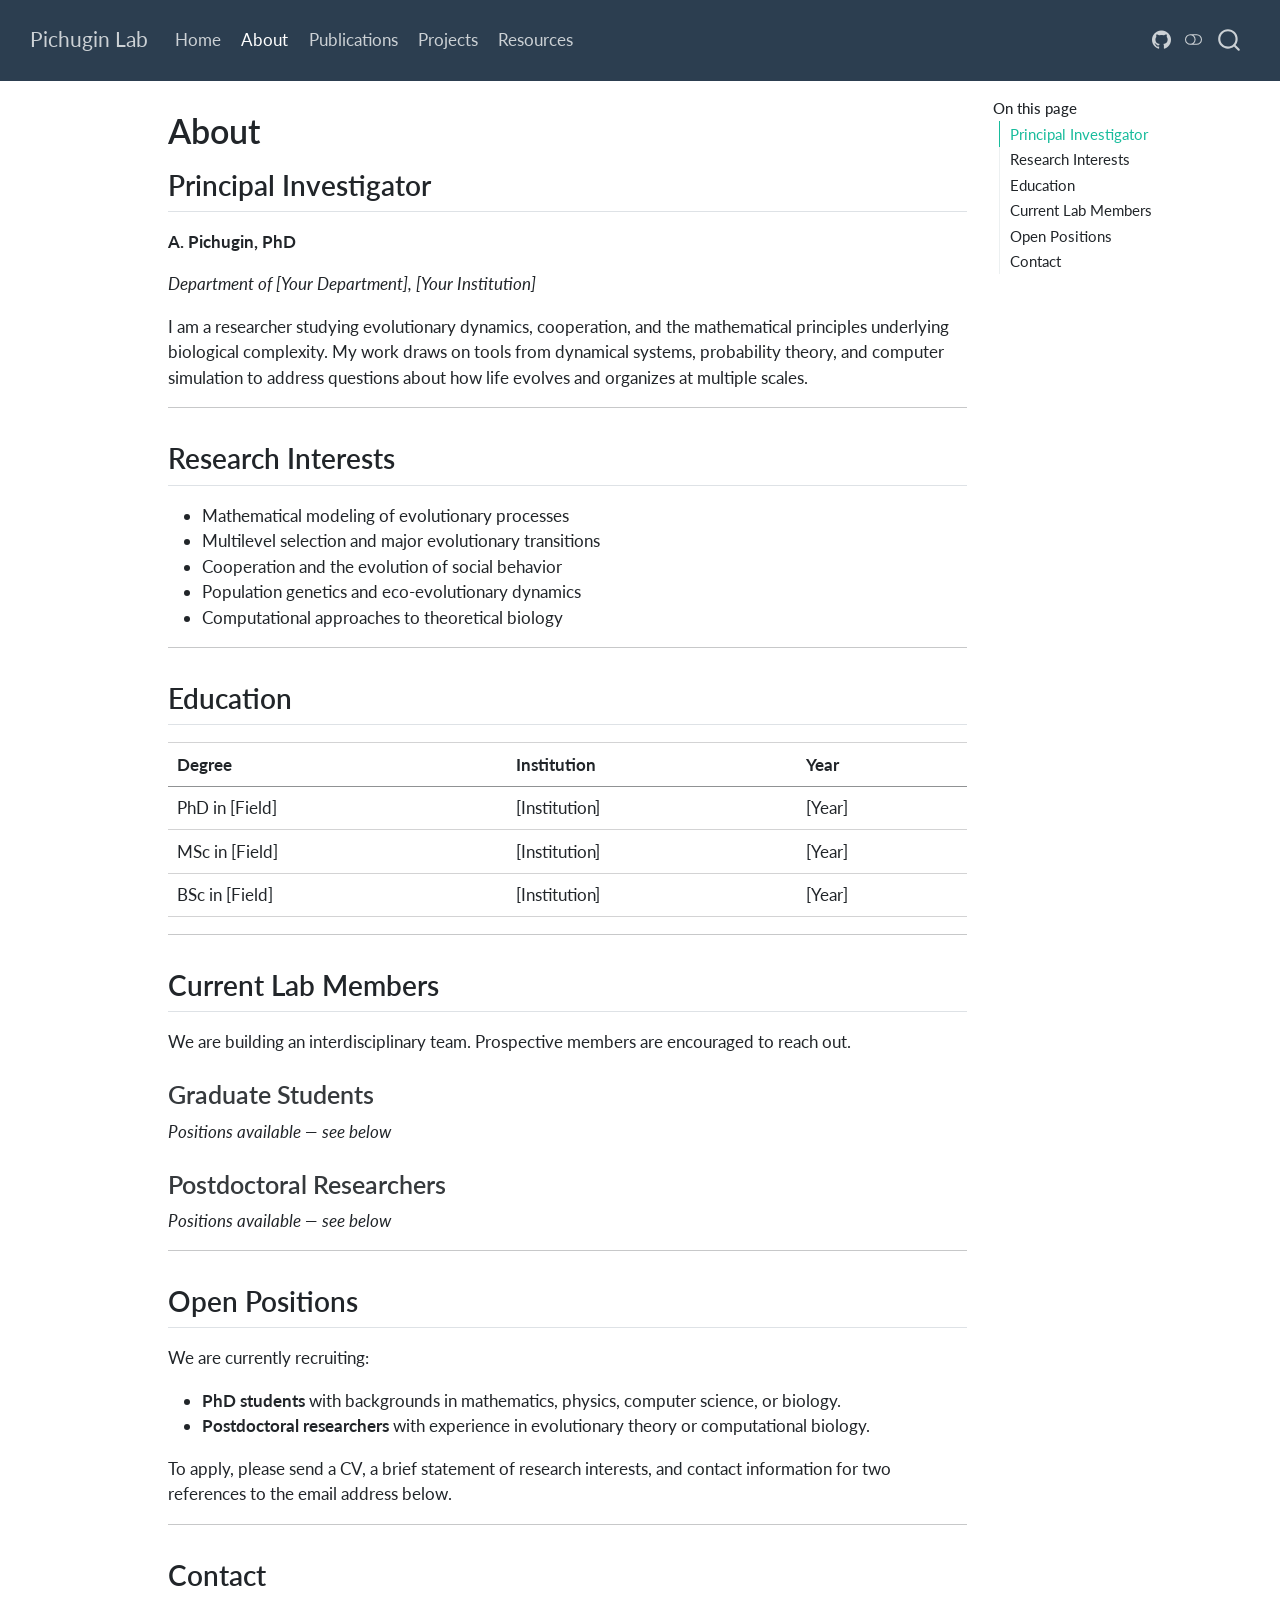
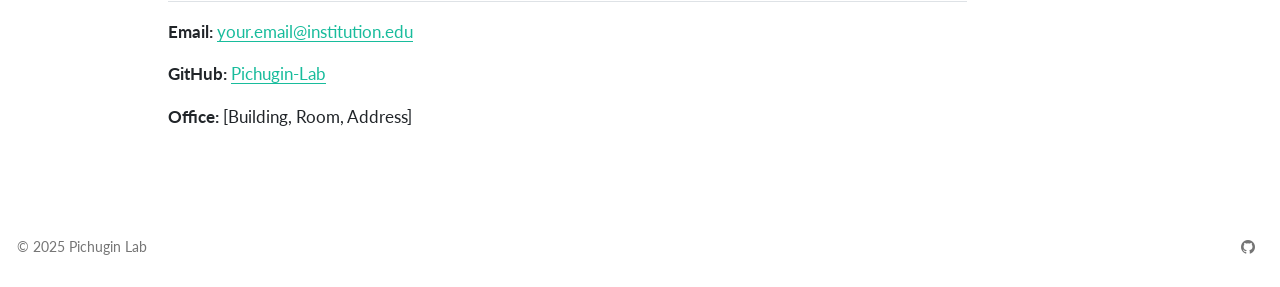
==== docs/about.html @ e521b0f9 "Add Quarto lab website with homepage, about, publications, projects, and resources pages Agent-Logs-" ====
<!DOCTYPE html>
<html xmlns="http://www.w3.org/1999/xhtml" lang="en" xml:lang="en"><head>

<meta charset="utf-8">
<meta name="generator" content="quarto-1.6.39">

<meta name="viewport" content="width=device-width, initial-scale=1.0, user-scalable=yes">


<title>About – Pichugin Lab</title>
<style>
code{white-space: pre-wrap;}
span.smallcaps{font-variant: small-caps;}
div.columns{display: flex; gap: min(4vw, 1.5em);}
div.column{flex: auto; overflow-x: auto;}
div.hanging-indent{margin-left: 1.5em; text-indent: -1.5em;}
ul.task-list{list-style: none;}
ul.task-list li input[type="checkbox"] {
  width: 0.8em;
  margin: 0 0.8em 0.2em -1em; /* quarto-specific, see https://github.com/quarto-dev/quarto-cli/issues/4556 */ 
  vertical-align: middle;
}
</style>


<script src="site_libs/quarto-nav/quarto-nav.js"></script>
<script src="site_libs/quarto-nav/headroom.min.js"></script>
<script src="site_libs/clipboard/clipboard.min.js"></script>
<script src="site_libs/quarto-search/autocomplete.umd.js"></script>
<script src="site_libs/quarto-search/fuse.min.js"></script>
<script src="site_libs/quarto-search/quarto-search.js"></script>
<meta name="quarto:offset" content="./">
<link href="./images/favicon.ico" rel="icon">
<script src="site_libs/quarto-html/quarto.js"></script>
<script src="site_libs/quarto-html/popper.min.js"></script>
<script src="site_libs/quarto-html/tippy.umd.min.js"></script>
<script src="site_libs/quarto-html/anchor.min.js"></script>
<link href="site_libs/quarto-html/tippy.css" rel="stylesheet">
<link href="site_libs/quarto-html/quarto-syntax-highlighting-e26003cea8cd680ca0c55a263523d882.css" rel="stylesheet" class="quarto-color-scheme" id="quarto-text-highlighting-styles">
<link href="site_libs/quarto-html/quarto-syntax-highlighting-dark-d166b450ba5a8e9f7a0ab969bf6592c1.css" rel="prefetch" class="quarto-color-scheme quarto-color-alternate" id="quarto-text-highlighting-styles">
<script src="site_libs/bootstrap/bootstrap.min.js"></script>
<link href="site_libs/bootstrap/bootstrap-icons.css" rel="stylesheet">
<link href="site_libs/bootstrap/bootstrap-6b43ec1ba5dce2156eb7570b5c48d693.min.css" rel="stylesheet" append-hash="true" class="quarto-color-scheme" id="quarto-bootstrap" data-mode="light">
<link href="site_libs/bootstrap/bootstrap-dark-d7fc1a17ae48a5821e6067694a65cfa2.min.css" rel="prefetch" append-hash="true" class="quarto-color-scheme quarto-color-alternate" id="quarto-bootstrap" data-mode="dark">
<script id="quarto-search-options" type="application/json">{
  "location": "navbar",
  "copy-button": false,
  "collapse-after": 3,
  "panel-placement": "end",
  "type": "overlay",
  "limit": 50,
  "keyboard-shortcut": [
    "f",
    "/",
    "s"
  ],
  "show-item-context": false,
  "language": {
    "search-no-results-text": "No results",
    "search-matching-documents-text": "matching documents",
    "search-copy-link-title": "Copy link to search",
    "search-hide-matches-text": "Hide additional matches",
    "search-more-match-text": "more match in this document",
    "search-more-matches-text": "more matches in this document",
    "search-clear-button-title": "Clear",
    "search-text-placeholder": "",
    "search-detached-cancel-button-title": "Cancel",
    "search-submit-button-title": "Submit",
    "search-label": "Search"
  }
}</script>


<link rel="stylesheet" href="styles.css">
</head>

<body class="nav-fixed">

<div id="quarto-search-results"></div>
  <header id="quarto-header" class="headroom fixed-top">
    <nav class="navbar navbar-expand-lg " data-bs-theme="dark">
      <div class="navbar-container container-fluid">
      <div class="navbar-brand-container mx-auto">
    <a class="navbar-brand" href="./index.html">
    <span class="navbar-title">Pichugin Lab</span>
    </a>
  </div>
            <div id="quarto-search" class="" title="Search"></div>
          <button class="navbar-toggler" type="button" data-bs-toggle="collapse" data-bs-target="#navbarCollapse" aria-controls="navbarCollapse" role="menu" aria-expanded="false" aria-label="Toggle navigation" onclick="if (window.quartoToggleHeadroom) { window.quartoToggleHeadroom(); }">
  <span class="navbar-toggler-icon"></span>
</button>
          <div class="collapse navbar-collapse" id="navbarCollapse">
            <ul class="navbar-nav navbar-nav-scroll me-auto">
  <li class="nav-item">
    <a class="nav-link" href="./index.html"> 
<span class="menu-text">Home</span></a>
  </li>  
  <li class="nav-item">
    <a class="nav-link active" href="./about.html" aria-current="page"> 
<span class="menu-text">About</span></a>
  </li>  
  <li class="nav-item">
    <a class="nav-link" href="./publications.html"> 
<span class="menu-text">Publications</span></a>
  </li>  
  <li class="nav-item">
    <a class="nav-link" href="./projects.html"> 
<span class="menu-text">Projects</span></a>
  </li>  
  <li class="nav-item">
    <a class="nav-link" href="./resources.html"> 
<span class="menu-text">Resources</span></a>
  </li>  
</ul>
            <ul class="navbar-nav navbar-nav-scroll ms-auto">
  <li class="nav-item compact">
    <a class="nav-link" href="https://github.com/Pichugin-Lab"> <i class="bi bi-github" role="img" aria-label="GitHub">
</i> 
<span class="menu-text"></span></a>
  </li>  
</ul>
          </div> <!-- /navcollapse -->
            <div class="quarto-navbar-tools">
  <a href="" class="quarto-color-scheme-toggle quarto-navigation-tool  px-1" onclick="window.quartoToggleColorScheme(); return false;" title="Toggle dark mode"><i class="bi"></i></a>
</div>
      </div> <!-- /container-fluid -->
    </nav>
</header>
<!-- content -->
<div id="quarto-content" class="quarto-container page-columns page-rows-contents page-layout-article page-navbar">
<!-- sidebar -->
<!-- margin-sidebar -->
    <div id="quarto-margin-sidebar" class="sidebar margin-sidebar">
        <nav id="TOC" role="doc-toc" class="toc-active">
    <h2 id="toc-title">On this page</h2>
   
  <ul>
  <li><a href="#principal-investigator" id="toc-principal-investigator" class="nav-link active" data-scroll-target="#principal-investigator">Principal Investigator</a></li>
  <li><a href="#research-interests" id="toc-research-interests" class="nav-link" data-scroll-target="#research-interests">Research Interests</a></li>
  <li><a href="#education" id="toc-education" class="nav-link" data-scroll-target="#education">Education</a></li>
  <li><a href="#current-lab-members" id="toc-current-lab-members" class="nav-link" data-scroll-target="#current-lab-members">Current Lab Members</a>
  <ul class="collapse">
  <li><a href="#graduate-students" id="toc-graduate-students" class="nav-link" data-scroll-target="#graduate-students">Graduate Students</a></li>
  <li><a href="#postdoctoral-researchers" id="toc-postdoctoral-researchers" class="nav-link" data-scroll-target="#postdoctoral-researchers">Postdoctoral Researchers</a></li>
  </ul></li>
  <li><a href="#open-positions" id="toc-open-positions" class="nav-link" data-scroll-target="#open-positions">Open Positions</a></li>
  <li><a href="#contact" id="toc-contact" class="nav-link" data-scroll-target="#contact">Contact</a></li>
  </ul>
</nav>
    </div>
<!-- main -->
<main class="content" id="quarto-document-content">

<header id="title-block-header" class="quarto-title-block default">
<div class="quarto-title">
<h1 class="title">About</h1>
</div>



<div class="quarto-title-meta">

    
  
    
  </div>
  


</header>


<section id="principal-investigator" class="level2">
<h2 class="anchored" data-anchor-id="principal-investigator">Principal Investigator</h2>
<p><strong>A. Pichugin, PhD</strong></p>
<p><em>Department of [Your Department], [Your Institution]</em></p>
<p>I am a researcher studying evolutionary dynamics, cooperation, and the mathematical principles underlying biological complexity. My work draws on tools from dynamical systems, probability theory, and computer simulation to address questions about how life evolves and organizes at multiple scales.</p>
<hr>
</section>
<section id="research-interests" class="level2">
<h2 class="anchored" data-anchor-id="research-interests">Research Interests</h2>
<ul>
<li>Mathematical modeling of evolutionary processes</li>
<li>Multilevel selection and major evolutionary transitions</li>
<li>Cooperation and the evolution of social behavior</li>
<li>Population genetics and eco-evolutionary dynamics</li>
<li>Computational approaches to theoretical biology</li>
</ul>
<hr>
</section>
<section id="education" class="level2">
<h2 class="anchored" data-anchor-id="education">Education</h2>
<table class="caption-top table">
<thead>
<tr class="header">
<th>Degree</th>
<th>Institution</th>
<th>Year</th>
</tr>
</thead>
<tbody>
<tr class="odd">
<td>PhD in [Field]</td>
<td>[Institution]</td>
<td>[Year]</td>
</tr>
<tr class="even">
<td>MSc in [Field]</td>
<td>[Institution]</td>
<td>[Year]</td>
</tr>
<tr class="odd">
<td>BSc in [Field]</td>
<td>[Institution]</td>
<td>[Year]</td>
</tr>
</tbody>
</table>
<hr>
</section>
<section id="current-lab-members" class="level2">
<h2 class="anchored" data-anchor-id="current-lab-members">Current Lab Members</h2>
<p>We are building an interdisciplinary team. Prospective members are encouraged to reach out.</p>
<section id="graduate-students" class="level3">
<h3 class="anchored" data-anchor-id="graduate-students">Graduate Students</h3>
<p><em>Positions available — see below</em></p>
</section>
<section id="postdoctoral-researchers" class="level3">
<h3 class="anchored" data-anchor-id="postdoctoral-researchers">Postdoctoral Researchers</h3>
<p><em>Positions available — see below</em></p>
<hr>
</section>
</section>
<section id="open-positions" class="level2">
<h2 class="anchored" data-anchor-id="open-positions">Open Positions</h2>
<p>We are currently recruiting:</p>
<ul>
<li><strong>PhD students</strong> with backgrounds in mathematics, physics, computer science, or biology.</li>
<li><strong>Postdoctoral researchers</strong> with experience in evolutionary theory or computational biology.</li>
</ul>
<p>To apply, please send a CV, a brief statement of research interests, and contact information for two references to the email address below.</p>
<hr>
</section>
<section id="contact" class="level2">
<h2 class="anchored" data-anchor-id="contact">Contact</h2>
<div class="grid">
<div class="g-col-12 g-col-md-6">
<p><strong>Email:</strong> <a href="mailto:your.email@institution.edu">your.email@institution.edu</a></p>
<p><strong>GitHub:</strong> <a href="https://github.com/Pichugin-Lab">Pichugin-Lab</a></p>
<p><strong>Office:</strong> [Building, Room, Address]</p>
</div>
</div>


</section>

</main> <!-- /main -->
<script id="quarto-html-after-body" type="application/javascript">
window.document.addEventListener("DOMContentLoaded", function (event) {
  const toggleBodyColorMode = (bsSheetEl) => {
    const mode = bsSheetEl.getAttribute("data-mode");
    const bodyEl = window.document.querySelector("body");
    if (mode === "dark") {
      bodyEl.classList.add("quarto-dark");
      bodyEl.classList.remove("quarto-light");
    } else {
      bodyEl.classList.add("quarto-light");
      bodyEl.classList.remove("quarto-dark");
    }
  }
  const toggleBodyColorPrimary = () => {
    const bsSheetEl = window.document.querySelector("link#quarto-bootstrap");
    if (bsSheetEl) {
      toggleBodyColorMode(bsSheetEl);
    }
  }
  toggleBodyColorPrimary();  
  const disableStylesheet = (stylesheets) => {
    for (let i=0; i < stylesheets.length; i++) {
      const stylesheet = stylesheets[i];
      stylesheet.rel = 'prefetch';
    }
  }
  const enableStylesheet = (stylesheets) => {
    for (let i=0; i < stylesheets.length; i++) {
      const stylesheet = stylesheets[i];
      stylesheet.rel = 'stylesheet';
    }
  }
  const manageTransitions = (selector, allowTransitions) => {
    const els = window.document.querySelectorAll(selector);
    for (let i=0; i < els.length; i++) {
      const el = els[i];
      if (allowTransitions) {
        el.classList.remove('notransition');
      } else {
        el.classList.add('notransition');
      }
    }
  }
  const toggleGiscusIfUsed = (isAlternate, darkModeDefault) => {
    const baseTheme = document.querySelector('#giscus-base-theme')?.value ?? 'light';
    const alternateTheme = document.querySelector('#giscus-alt-theme')?.value ?? 'dark';
    let newTheme = '';
    if(darkModeDefault) {
      newTheme = isAlternate ? baseTheme : alternateTheme;
    } else {
      newTheme = isAlternate ? alternateTheme : baseTheme;
    }
    const changeGiscusTheme = () => {
      // From: https://github.com/giscus/giscus/issues/336
      const sendMessage = (message) => {
        const iframe = document.querySelector('iframe.giscus-frame');
        if (!iframe) return;
        iframe.contentWindow.postMessage({ giscus: message }, 'https://giscus.app');
      }
      sendMessage({
        setConfig: {
          theme: newTheme
        }
      });
    }
    const isGiscussLoaded = window.document.querySelector('iframe.giscus-frame') !== null;
    if (isGiscussLoaded) {
      changeGiscusTheme();
    }
  }
  const toggleColorMode = (alternate) => {
    // Switch the stylesheets
    const alternateStylesheets = window.document.querySelectorAll('link.quarto-color-scheme.quarto-color-alternate');
    manageTransitions('#quarto-margin-sidebar .nav-link', false);
    if (alternate) {
      enableStylesheet(alternateStylesheets);
      for (const sheetNode of alternateStylesheets) {
        if (sheetNode.id === "quarto-bootstrap") {
          toggleBodyColorMode(sheetNode);
        }
      }
    } else {
      disableStylesheet(alternateStylesheets);
      toggleBodyColorPrimary();
    }
    manageTransitions('#quarto-margin-sidebar .nav-link', true);
    // Switch the toggles
    const toggles = window.document.querySelectorAll('.quarto-color-scheme-toggle');
    for (let i=0; i < toggles.length; i++) {
      const toggle = toggles[i];
      if (toggle) {
        if (alternate) {
          toggle.classList.add("alternate");     
        } else {
          toggle.classList.remove("alternate");
        }
      }
    }
    // Hack to workaround the fact that safari doesn't
    // properly recolor the scrollbar when toggling (#1455)
    if (navigator.userAgent.indexOf('Safari') > 0 && navigator.userAgent.indexOf('Chrome') == -1) {
      manageTransitions("body", false);
      window.scrollTo(0, 1);
      setTimeout(() => {
        window.scrollTo(0, 0);
        manageTransitions("body", true);
      }, 40);  
    }
  }
  const isFileUrl = () => { 
    return window.location.protocol === 'file:';
  }
  const hasAlternateSentinel = () => {  
    let styleSentinel = getColorSchemeSentinel();
    if (styleSentinel !== null) {
      return styleSentinel === "alternate";
    } else {
      return false;
    }
  }
  const setStyleSentinel = (alternate) => {
    const value = alternate ? "alternate" : "default";
    if (!isFileUrl()) {
      window.localStorage.setItem("quarto-color-scheme", value);
    } else {
      localAlternateSentinel = value;
    }
  }
  const getColorSchemeSentinel = () => {
    if (!isFileUrl()) {
      const storageValue = window.localStorage.getItem("quarto-color-scheme");
      return storageValue != null ? storageValue : localAlternateSentinel;
    } else {
      return localAlternateSentinel;
    }
  }
  const darkModeDefault = false;
  let localAlternateSentinel = darkModeDefault ? 'alternate' : 'default';
  // Dark / light mode switch
  window.quartoToggleColorScheme = () => {
    // Read the current dark / light value 
    let toAlternate = !hasAlternateSentinel();
    toggleColorMode(toAlternate);
    setStyleSentinel(toAlternate);
    toggleGiscusIfUsed(toAlternate, darkModeDefault);
  };
  // Ensure there is a toggle, if there isn't float one in the top right
  if (window.document.querySelector('.quarto-color-scheme-toggle') === null) {
    const a = window.document.createElement('a');
    a.classList.add('top-right');
    a.classList.add('quarto-color-scheme-toggle');
    a.href = "";
    a.onclick = function() { try { window.quartoToggleColorScheme(); } catch {} return false; };
    const i = window.document.createElement("i");
    i.classList.add('bi');
    a.appendChild(i);
    window.document.body.appendChild(a);
  }
  // Switch to dark mode if need be
  if (hasAlternateSentinel()) {
    toggleColorMode(true);
  } else {
    toggleColorMode(false);
  }
  const icon = "";
  const anchorJS = new window.AnchorJS();
  anchorJS.options = {
    placement: 'right',
    icon: icon
  };
  anchorJS.add('.anchored');
  const isCodeAnnotation = (el) => {
    for (const clz of el.classList) {
      if (clz.startsWith('code-annotation-')) {                     
        return true;
      }
    }
    return false;
  }
  const onCopySuccess = function(e) {
    // button target
    const button = e.trigger;
    // don't keep focus
    button.blur();
    // flash "checked"
    button.classList.add('code-copy-button-checked');
    var currentTitle = button.getAttribute("title");
    button.setAttribute("title", "Copied!");
    let tooltip;
    if (window.bootstrap) {
      button.setAttribute("data-bs-toggle", "tooltip");
      button.setAttribute("data-bs-placement", "left");
      button.setAttribute("data-bs-title", "Copied!");
      tooltip = new bootstrap.Tooltip(button, 
        { trigger: "manual", 
          customClass: "code-copy-button-tooltip",
          offset: [0, -8]});
      tooltip.show();    
    }
    setTimeout(function() {
      if (tooltip) {
        tooltip.hide();
        button.removeAttribute("data-bs-title");
        button.removeAttribute("data-bs-toggle");
        button.removeAttribute("data-bs-placement");
      }
      button.setAttribute("title", currentTitle);
      button.classList.remove('code-copy-button-checked');
    }, 1000);
    // clear code selection
    e.clearSelection();
  }
  const getTextToCopy = function(trigger) {
      const codeEl = trigger.previousElementSibling.cloneNode(true);
      for (const childEl of codeEl.children) {
        if (isCodeAnnotation(childEl)) {
          childEl.remove();
        }
      }
      return codeEl.innerText;
  }
  const clipboard = new window.ClipboardJS('.code-copy-button:not([data-in-quarto-modal])', {
    text: getTextToCopy
  });
  clipboard.on('success', onCopySuccess);
  if (window.document.getElementById('quarto-embedded-source-code-modal')) {
    const clipboardModal = new window.ClipboardJS('.code-copy-button[data-in-quarto-modal]', {
      text: getTextToCopy,
      container: window.document.getElementById('quarto-embedded-source-code-modal')
    });
    clipboardModal.on('success', onCopySuccess);
  }
    var localhostRegex = new RegExp(/^(?:http|https):\/\/localhost\:?[0-9]*\//);
    var mailtoRegex = new RegExp(/^mailto:/);
      var filterRegex = new RegExp('/' + window.location.host + '/');
    var isInternal = (href) => {
        return filterRegex.test(href) || localhostRegex.test(href) || mailtoRegex.test(href);
    }
    // Inspect non-navigation links and adorn them if external
 	var links = window.document.querySelectorAll('a[href]:not(.nav-link):not(.navbar-brand):not(.toc-action):not(.sidebar-link):not(.sidebar-item-toggle):not(.pagination-link):not(.no-external):not([aria-hidden]):not(.dropdown-item):not(.quarto-navigation-tool):not(.about-link)');
    for (var i=0; i<links.length; i++) {
      const link = links[i];
      if (!isInternal(link.href)) {
        // undo the damage that might have been done by quarto-nav.js in the case of
        // links that we want to consider external
        if (link.dataset.originalHref !== undefined) {
          link.href = link.dataset.originalHref;
        }
      }
    }
  function tippyHover(el, contentFn, onTriggerFn, onUntriggerFn) {
    const config = {
      allowHTML: true,
      maxWidth: 500,
      delay: 100,
      arrow: false,
      appendTo: function(el) {
          return el.parentElement;
      },
      interactive: true,
      interactiveBorder: 10,
      theme: 'quarto',
      placement: 'bottom-start',
    };
    if (contentFn) {
      config.content = contentFn;
    }
    if (onTriggerFn) {
      config.onTrigger = onTriggerFn;
    }
    if (onUntriggerFn) {
      config.onUntrigger = onUntriggerFn;
    }
    window.tippy(el, config); 
  }
  const noterefs = window.document.querySelectorAll('a[role="doc-noteref"]');
  for (var i=0; i<noterefs.length; i++) {
    const ref = noterefs[i];
    tippyHover(ref, function() {
      // use id or data attribute instead here
      let href = ref.getAttribute('data-footnote-href') || ref.getAttribute('href');
      try { href = new URL(href).hash; } catch {}
      const id = href.replace(/^#\/?/, "");
      const note = window.document.getElementById(id);
      if (note) {
        return note.innerHTML;
      } else {
        return "";
      }
    });
  }
  const xrefs = window.document.querySelectorAll('a.quarto-xref');
  const processXRef = (id, note) => {
    // Strip column container classes
    const stripColumnClz = (el) => {
      el.classList.remove("page-full", "page-columns");
      if (el.children) {
        for (const child of el.children) {
          stripColumnClz(child);
        }
      }
    }
    stripColumnClz(note)
    if (id === null || id.startsWith('sec-')) {
      // Special case sections, only their first couple elements
      const container = document.createElement("div");
      if (note.children && note.children.length > 2) {
        container.appendChild(note.children[0].cloneNode(true));
        for (let i = 1; i < note.children.length; i++) {
          const child = note.children[i];
          if (child.tagName === "P" && child.innerText === "") {
            continue;
          } else {
            container.appendChild(child.cloneNode(true));
            break;
          }
        }
        if (window.Quarto?.typesetMath) {
          window.Quarto.typesetMath(container);
        }
        return container.innerHTML
      } else {
        if (window.Quarto?.typesetMath) {
          window.Quarto.typesetMath(note);
        }
        return note.innerHTML;
      }
    } else {
      // Remove any anchor links if they are present
      const anchorLink = note.querySelector('a.anchorjs-link');
      if (anchorLink) {
        anchorLink.remove();
      }
      if (window.Quarto?.typesetMath) {
        window.Quarto.typesetMath(note);
      }
      if (note.classList.contains("callout")) {
        return note.outerHTML;
      } else {
        return note.innerHTML;
      }
    }
  }
  for (var i=0; i<xrefs.length; i++) {
    const xref = xrefs[i];
    tippyHover(xref, undefined, function(instance) {
      instance.disable();
      let url = xref.getAttribute('href');
      let hash = undefined; 
      if (url.startsWith('#')) {
        hash = url;
      } else {
        try { hash = new URL(url).hash; } catch {}
      }
      if (hash) {
        const id = hash.replace(/^#\/?/, "");
        const note = window.document.getElementById(id);
        if (note !== null) {
          try {
            const html = processXRef(id, note.cloneNode(true));
            instance.setContent(html);
          } finally {
            instance.enable();
            instance.show();
          }
        } else {
          // See if we can fetch this
          fetch(url.split('#')[0])
          .then(res => res.text())
          .then(html => {
            const parser = new DOMParser();
            const htmlDoc = parser.parseFromString(html, "text/html");
            const note = htmlDoc.getElementById(id);
            if (note !== null) {
              const html = processXRef(id, note);
              instance.setContent(html);
            } 
          }).finally(() => {
            instance.enable();
            instance.show();
          });
        }
      } else {
        // See if we can fetch a full url (with no hash to target)
        // This is a special case and we should probably do some content thinning / targeting
        fetch(url)
        .then(res => res.text())
        .then(html => {
          const parser = new DOMParser();
          const htmlDoc = parser.parseFromString(html, "text/html");
          const note = htmlDoc.querySelector('main.content');
          if (note !== null) {
            // This should only happen for chapter cross references
            // (since there is no id in the URL)
            // remove the first header
            if (note.children.length > 0 && note.children[0].tagName === "HEADER") {
              note.children[0].remove();
            }
            const html = processXRef(null, note);
            instance.setContent(html);
          } 
        }).finally(() => {
          instance.enable();
          instance.show();
        });
      }
    }, function(instance) {
    });
  }
      let selectedAnnoteEl;
      const selectorForAnnotation = ( cell, annotation) => {
        let cellAttr = 'data-code-cell="' + cell + '"';
        let lineAttr = 'data-code-annotation="' +  annotation + '"';
        const selector = 'span[' + cellAttr + '][' + lineAttr + ']';
        return selector;
      }
      const selectCodeLines = (annoteEl) => {
        const doc = window.document;
        const targetCell = annoteEl.getAttribute("data-target-cell");
        const targetAnnotation = annoteEl.getAttribute("data-target-annotation");
        const annoteSpan = window.document.querySelector(selectorForAnnotation(targetCell, targetAnnotation));
        const lines = annoteSpan.getAttribute("data-code-lines").split(",");
        const lineIds = lines.map((line) => {
          return targetCell + "-" + line;
        })
        let top = null;
        let height = null;
        let parent = null;
        if (lineIds.length > 0) {
            //compute the position of the single el (top and bottom and make a div)
            const el = window.document.getElementById(lineIds[0]);
            top = el.offsetTop;
            height = el.offsetHeight;
            parent = el.parentElement.parentElement;
          if (lineIds.length > 1) {
            const lastEl = window.document.getElementById(lineIds[lineIds.length - 1]);
            const bottom = lastEl.offsetTop + lastEl.offsetHeight;
            height = bottom - top;
          }
          if (top !== null && height !== null && parent !== null) {
            // cook up a div (if necessary) and position it 
            let div = window.document.getElementById("code-annotation-line-highlight");
            if (div === null) {
              div = window.document.createElement("div");
              div.setAttribute("id", "code-annotation-line-highlight");
              div.style.position = 'absolute';
              parent.appendChild(div);
            }
            div.style.top = top - 2 + "px";
            div.style.height = height + 4 + "px";
            div.style.left = 0;
            let gutterDiv = window.document.getElementById("code-annotation-line-highlight-gutter");
            if (gutterDiv === null) {
              gutterDiv = window.document.createElement("div");
              gutterDiv.setAttribute("id", "code-annotation-line-highlight-gutter");
              gutterDiv.style.position = 'absolute';
              const codeCell = window.document.getElementById(targetCell);
              const gutter = codeCell.querySelector('.code-annotation-gutter');
              gutter.appendChild(gutterDiv);
            }
            gutterDiv.style.top = top - 2 + "px";
            gutterDiv.style.height = height + 4 + "px";
          }
          selectedAnnoteEl = annoteEl;
        }
      };
      const unselectCodeLines = () => {
        const elementsIds = ["code-annotation-line-highlight", "code-annotation-line-highlight-gutter"];
        elementsIds.forEach((elId) => {
          const div = window.document.getElementById(elId);
          if (div) {
            div.remove();
          }
        });
        selectedAnnoteEl = undefined;
      };
        // Handle positioning of the toggle
    window.addEventListener(
      "resize",
      throttle(() => {
        elRect = undefined;
        if (selectedAnnoteEl) {
          selectCodeLines(selectedAnnoteEl);
        }
      }, 10)
    );
    function throttle(fn, ms) {
    let throttle = false;
    let timer;
      return (...args) => {
        if(!throttle) { // first call gets through
            fn.apply(this, args);
            throttle = true;
        } else { // all the others get throttled
            if(timer) clearTimeout(timer); // cancel #2
            timer = setTimeout(() => {
              fn.apply(this, args);
              timer = throttle = false;
            }, ms);
        }
      };
    }
      // Attach click handler to the DT
      const annoteDls = window.document.querySelectorAll('dt[data-target-cell]');
      for (const annoteDlNode of annoteDls) {
        annoteDlNode.addEventListener('click', (event) => {
          const clickedEl = event.target;
          if (clickedEl !== selectedAnnoteEl) {
            unselectCodeLines();
            const activeEl = window.document.querySelector('dt[data-target-cell].code-annotation-active');
            if (activeEl) {
              activeEl.classList.remove('code-annotation-active');
            }
            selectCodeLines(clickedEl);
            clickedEl.classList.add('code-annotation-active');
          } else {
            // Unselect the line
            unselectCodeLines();
            clickedEl.classList.remove('code-annotation-active');
          }
        });
      }
  const findCites = (el) => {
    const parentEl = el.parentElement;
    if (parentEl) {
      const cites = parentEl.dataset.cites;
      if (cites) {
        return {
          el,
          cites: cites.split(' ')
        };
      } else {
        return findCites(el.parentElement)
      }
    } else {
      return undefined;
    }
  };
  var bibliorefs = window.document.querySelectorAll('a[role="doc-biblioref"]');
  for (var i=0; i<bibliorefs.length; i++) {
    const ref = bibliorefs[i];
    const citeInfo = findCites(ref);
    if (citeInfo) {
      tippyHover(citeInfo.el, function() {
        var popup = window.document.createElement('div');
        citeInfo.cites.forEach(function(cite) {
          var citeDiv = window.document.createElement('div');
          citeDiv.classList.add('hanging-indent');
          citeDiv.classList.add('csl-entry');
          var biblioDiv = window.document.getElementById('ref-' + cite);
          if (biblioDiv) {
            citeDiv.innerHTML = biblioDiv.innerHTML;
          }
          popup.appendChild(citeDiv);
        });
        return popup.innerHTML;
      });
    }
  }
});
</script>
</div> <!-- /content -->
<footer class="footer">
  <div class="nav-footer">
    <div class="nav-footer-left">
<p>© 2025 Pichugin Lab</p>
</div>   
    <div class="nav-footer-center">
      &nbsp;
    </div>
    <div class="nav-footer-right">
      <ul class="footer-items list-unstyled">
    <li class="nav-item compact">
    <a class="nav-link" href="https://github.com/Pichugin-Lab">
      <i class="bi bi-github" role="img">
</i> 
    </a>
  </li>  
</ul>
    </div>
  </div>
</footer>




</body></html>
---- docs/site_libs/quarto-html/tippy.css ----
.tippy-box[data-animation=fade][data-state=hidden]{opacity:0}[data-tippy-root]{max-width:calc(100vw - 10px)}.tippy-box{position:relative;background-color:#333;color:#fff;border-radius:4px;font-size:14px;line-height:1.4;white-space:normal;outline:0;transition-property:transform,visibility,opacity}.tippy-box[data-placement^=top]>.tippy-arrow{bottom:0}.tippy-box[data-placement^=top]>.tippy-arrow:before{bottom:-7px;left:0;border-width:8px 8px 0;border-top-color:initial;transform-origin:center top}.tippy-box[data-placement^=bottom]>.tippy-arrow{top:0}.tippy-box[data-placement^=bottom]>.tippy-arrow:before{top:-7px;left:0;border-width:0 8px 8px;border-bottom-color:initial;transform-origin:center bottom}.tippy-box[data-placement^=left]>.tippy-arrow{right:0}.tippy-box[data-placement^=left]>.tippy-arrow:before{border-width:8px 0 8px 8px;border-left-color:initial;right:-7px;transform-origin:center left}.tippy-box[data-placement^=right]>.tippy-arrow{left:0}.tippy-box[data-placement^=right]>.tippy-arrow:before{left:-7px;border-width:8px 8px 8px 0;border-right-color:initial;transform-origin:center right}.tippy-box[data-inertia][data-state=visible]{transition-timing-function:cubic-bezier(.54,1.5,.38,1.11)}.tippy-arrow{width:16px;height:16px;color:#333}.tippy-arrow:before{content:"";position:absolute;border-color:transparent;border-style:solid}.tippy-content{position:relative;padding:5px 9px;z-index:1}
---- docs/site_libs/quarto-html/quarto-syntax-highlighting-e26003cea8cd680ca0c55a263523d882.css ----
/* quarto syntax highlight colors */
:root {
  --quarto-hl-ot-color: #003B4F;
  --quarto-hl-at-color: #657422;
  --quarto-hl-ss-color: #20794D;
  --quarto-hl-an-color: #5E5E5E;
  --quarto-hl-fu-color: #4758AB;
  --quarto-hl-st-color: #20794D;
  --quarto-hl-cf-color: #003B4F;
  --quarto-hl-op-color: #5E5E5E;
  --quarto-hl-er-color: #AD0000;
  --quarto-hl-bn-color: #AD0000;
  --quarto-hl-al-color: #AD0000;
  --quarto-hl-va-color: #111111;
  --quarto-hl-bu-color: inherit;
  --quarto-hl-ex-color: inherit;
  --quarto-hl-pp-color: #AD0000;
  --quarto-hl-in-color: #5E5E5E;
  --quarto-hl-vs-color: #20794D;
  --quarto-hl-wa-color: #5E5E5E;
  --quarto-hl-do-color: #5E5E5E;
  --quarto-hl-im-color: #00769E;
  --quarto-hl-ch-color: #20794D;
  --quarto-hl-dt-color: #AD0000;
  --quarto-hl-fl-color: #AD0000;
  --quarto-hl-co-color: #5E5E5E;
  --quarto-hl-cv-color: #5E5E5E;
  --quarto-hl-cn-color: #8f5902;
  --quarto-hl-sc-color: #5E5E5E;
  --quarto-hl-dv-color: #AD0000;
  --quarto-hl-kw-color: #003B4F;
}

/* other quarto variables */
:root {
  --quarto-font-monospace: SFMono-Regular, Menlo, Monaco, Consolas, "Liberation Mono", "Courier New", monospace;
}

pre > code.sourceCode > span {
  color: #003B4F;
}

code span {
  color: #003B4F;
}

code.sourceCode > span {
  color: #003B4F;
}

div.sourceCode,
div.sourceCode pre.sourceCode {
  color: #003B4F;
}

code span.ot {
  color: #003B4F;
  font-style: inherit;
}

code span.at {
  color: #657422;
  font-style: inherit;
}

code span.ss {
  color: #20794D;
  font-style: inherit;
}

code span.an {
  color: #5E5E5E;
  font-style: inherit;
}

code span.fu {
  color: #4758AB;
  font-style: inherit;
}

code span.st {
  color: #20794D;
  font-style: inherit;
}

code span.cf {
  color: #003B4F;
  font-weight: bold;
  font-style: inherit;
}

code span.op {
  color: #5E5E5E;
  font-style: inherit;
}

code span.er {
  color: #AD0000;
  font-style: inherit;
}

code span.bn {
  color: #AD0000;
  font-style: inherit;
}

code span.al {
  color: #AD0000;
  font-style: inherit;
}

code span.va {
  color: #111111;
  font-style: inherit;
}

code span.bu {
  font-style: inherit;
}

code span.ex {
  font-style: inherit;
}

code span.pp {
  color: #AD0000;
  font-style: inherit;
}

code span.in {
  color: #5E5E5E;
  font-style: inherit;
}

code span.vs {
  color: #20794D;
  font-style: inherit;
}

code span.wa {
  color: #5E5E5E;
  font-style: italic;
}

code span.do {
  color: #5E5E5E;
  font-style: italic;
}

code span.im {
  color: #00769E;
  font-style: inherit;
}

code span.ch {
  color: #20794D;
  font-style: inherit;
}

code span.dt {
  color: #AD0000;
  font-style: inherit;
}

code span.fl {
  color: #AD0000;
  font-style: inherit;
}

code span.co {
  color: #5E5E5E;
  font-style: inherit;
}

code span.cv {
  color: #5E5E5E;
  font-style: italic;
}

code span.cn {
  color: #8f5902;
  font-style: inherit;
}

code span.sc {
  color: #5E5E5E;
  font-style: inherit;
}

code span.dv {
  color: #AD0000;
  font-style: inherit;
}

code span.kw {
  color: #003B4F;
  font-weight: bold;
  font-style: inherit;
}

.prevent-inlining {
  content: "</";
}

/*# sourceMappingURL=e90e9ab646ea9b1aaa61e089606e0f97.css.map */
---- docs/site_libs/quarto-html/quarto-syntax-highlighting-dark-d166b450ba5a8e9f7a0ab969bf6592c1.css ----
/* quarto syntax highlight colors */
:root {
  --quarto-hl-al-color: #f07178;
  --quarto-hl-an-color: #d4d0ab;
  --quarto-hl-at-color: #00e0e0;
  --quarto-hl-bn-color: #d4d0ab;
  --quarto-hl-bu-color: #abe338;
  --quarto-hl-ch-color: #abe338;
  --quarto-hl-co-color: #f8f8f2;
  --quarto-hl-cv-color: #ffd700;
  --quarto-hl-cn-color: #ffd700;
  --quarto-hl-cf-color: #ffa07a;
  --quarto-hl-dt-color: #ffa07a;
  --quarto-hl-dv-color: #d4d0ab;
  --quarto-hl-do-color: #f8f8f2;
  --quarto-hl-er-color: #f07178;
  --quarto-hl-ex-color: #00e0e0;
  --quarto-hl-fl-color: #d4d0ab;
  --quarto-hl-fu-color: #ffa07a;
  --quarto-hl-im-color: #abe338;
  --quarto-hl-in-color: #d4d0ab;
  --quarto-hl-kw-color: #ffa07a;
  --quarto-hl-op-color: #ffa07a;
  --quarto-hl-ot-color: #00e0e0;
  --quarto-hl-pp-color: #dcc6e0;
  --quarto-hl-re-color: #00e0e0;
  --quarto-hl-sc-color: #abe338;
  --quarto-hl-ss-color: #abe338;
  --quarto-hl-st-color: #abe338;
  --quarto-hl-va-color: #00e0e0;
  --quarto-hl-vs-color: #abe338;
  --quarto-hl-wa-color: #dcc6e0;
}

/* other quarto variables */
:root {
  --quarto-font-monospace: SFMono-Regular, Menlo, Monaco, Consolas, "Liberation Mono", "Courier New", monospace;
}

code span.al {
  background-color: #2a0f15;
  font-weight: bold;
  color: #f07178;
}

code span.an {
  color: #d4d0ab;
}

code span.at {
  color: #00e0e0;
}

code span.bn {
  color: #d4d0ab;
}

code span.bu {
  color: #abe338;
}

code span.ch {
  color: #abe338;
}

code span.co {
  font-style: italic;
  color: #f8f8f2;
}

code span.cv {
  color: #ffd700;
}

code span.cn {
  color: #ffd700;
}

code span.cf {
  font-weight: bold;
  color: #ffa07a;
}

code span.dt {
  color: #ffa07a;
}

code span.dv {
  color: #d4d0ab;
}

code span.do {
  color: #f8f8f2;
}

code span.er {
  color: #f07178;
  text-decoration: underline;
}

code span.ex {
  font-weight: bold;
  color: #00e0e0;
}

code span.fl {
  color: #d4d0ab;
}

code span.fu {
  color: #ffa07a;
}

code span.im {
  color: #abe338;
}

code span.in {
  color: #d4d0ab;
}

code span.kw {
  font-weight: bold;
  color: #ffa07a;
}

pre > code.sourceCode > span {
  color: #f8f8f2;
}

code span {
  color: #f8f8f2;
}

code.sourceCode > span {
  color: #f8f8f2;
}

div.sourceCode,
div.sourceCode pre.sourceCode {
  color: #f8f8f2;
}

code span.op {
  color: #ffa07a;
}

code span.ot {
  color: #00e0e0;
}

code span.pp {
  color: #dcc6e0;
}

code span.re {
  background-color: #f8f8f2;
  color: #00e0e0;
}

code span.sc {
  color: #abe338;
}

code span.ss {
  color: #abe338;
}

code span.st {
  color: #abe338;
}

code span.va {
  color: #00e0e0;
}

code span.vs {
  color: #abe338;
}

code span.wa {
  color: #dcc6e0;
}

.prevent-inlining {
  content: "</";
}

/*# sourceMappingURL=72bb05760472c1bb0bbb1d76e21bc2a0.css.map */
---- docs/styles.css ----
/* Pichugin Lab — custom styles */

/* ── Navbar ── */
.navbar {
  border-bottom: 2px solid var(--bs-primary);
}

/* ── Hero / landing section ── */
.hero {
  padding: 3rem 0 2.5rem;
  text-align: center;
}

.hero h1 {
  font-size: 2.8rem;
  font-weight: 700;
  margin-bottom: 0.5rem;
}

.hero .lead {
  font-size: 1.25rem;
  color: #555;
}

/* ── Cards ── */
.card {
  transition: box-shadow 0.2s ease;
}

.card:hover {
  box-shadow: 0 4px 16px rgba(0, 0, 0, 0.12);
}

/* ── Section headings ── */
h2.section-title {
  border-bottom: 2px solid var(--bs-primary);
  padding-bottom: 0.4rem;
  margin-bottom: 1.5rem;
}

/* ── Publication list ── */
.publication-entry {
  margin-bottom: 1.5rem;
  padding-bottom: 1.5rem;
  border-bottom: 1px solid #dee2e6;
}

.publication-entry:last-child {
  border-bottom: none;
}

/* ── Resource badges ── */
.badge-resource {
  font-size: 0.75rem;
  margin-right: 4px;
}
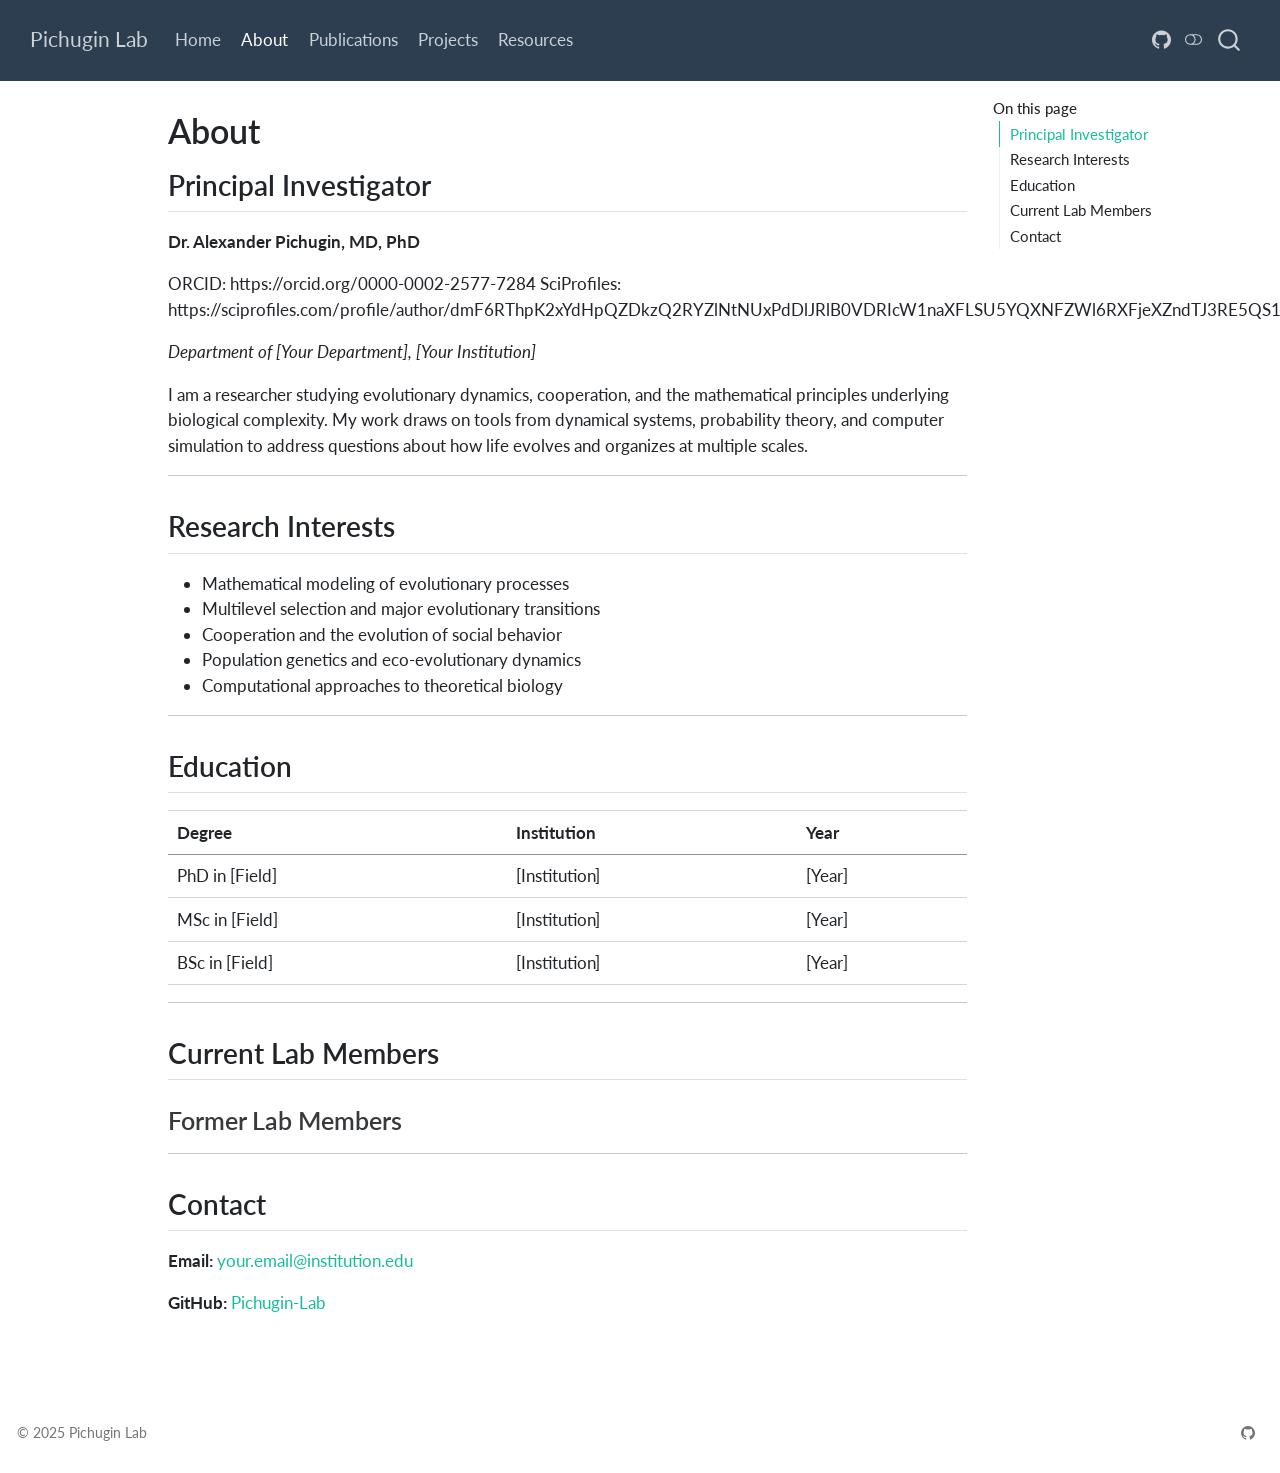
==== commit a8d4db52: "add resources" ====
--- a/docs/about.html
+++ b/docs/about.html
@@ -2,7 +2,7 @@
 <html xmlns="http://www.w3.org/1999/xhtml" lang="en" xml:lang="en"><head>
 
 <meta charset="utf-8">
-<meta name="generator" content="quarto-1.6.39">
+<meta name="generator" content="quarto-1.6.37">
 
 <meta name="viewport" content="width=device-width, initial-scale=1.0, user-scalable=yes">
 
@@ -36,12 +36,12 @@
 <script src="site_libs/quarto-html/tippy.umd.min.js"></script>
 <script src="site_libs/quarto-html/anchor.min.js"></script>
 <link href="site_libs/quarto-html/tippy.css" rel="stylesheet">
-<link href="site_libs/quarto-html/quarto-syntax-highlighting-e26003cea8cd680ca0c55a263523d882.css" rel="stylesheet" class="quarto-color-scheme" id="quarto-text-highlighting-styles">
-<link href="site_libs/quarto-html/quarto-syntax-highlighting-dark-d166b450ba5a8e9f7a0ab969bf6592c1.css" rel="prefetch" class="quarto-color-scheme quarto-color-alternate" id="quarto-text-highlighting-styles">
+<link href="site_libs/quarto-html/quarto-syntax-highlighting-29e2c20b02301cfff04dc8050bf30c7e.css" rel="stylesheet" class="quarto-color-scheme" id="quarto-text-highlighting-styles">
+<link href="site_libs/quarto-html/quarto-syntax-highlighting-dark-43df0d6f53b733b42d37fa7808e17715.css" rel="prefetch" class="quarto-color-scheme quarto-color-alternate" id="quarto-text-highlighting-styles">
 <script src="site_libs/bootstrap/bootstrap.min.js"></script>
 <link href="site_libs/bootstrap/bootstrap-icons.css" rel="stylesheet">
-<link href="site_libs/bootstrap/bootstrap-6b43ec1ba5dce2156eb7570b5c48d693.min.css" rel="stylesheet" append-hash="true" class="quarto-color-scheme" id="quarto-bootstrap" data-mode="light">
-<link href="site_libs/bootstrap/bootstrap-dark-d7fc1a17ae48a5821e6067694a65cfa2.min.css" rel="prefetch" append-hash="true" class="quarto-color-scheme quarto-color-alternate" id="quarto-bootstrap" data-mode="dark">
+<link href="site_libs/bootstrap/bootstrap-c473d3839dde5e63c4851e378c96097d.min.css" rel="stylesheet" append-hash="true" class="quarto-color-scheme" id="quarto-bootstrap" data-mode="light">
+<link href="site_libs/bootstrap/bootstrap-dark-d1e6b0c1635ace7e0b45666e6138108b.min.css" rel="prefetch" append-hash="true" class="quarto-color-scheme quarto-color-alternate" id="quarto-bootstrap" data-mode="dark">
 <script id="quarto-search-options" type="application/json">{
   "location": "navbar",
   "copy-button": false,
@@ -140,10 +140,8 @@
   <li><a href="#education" id="toc-education" class="nav-link" data-scroll-target="#education">Education</a></li>
   <li><a href="#current-lab-members" id="toc-current-lab-members" class="nav-link" data-scroll-target="#current-lab-members">Current Lab Members</a>
   <ul class="collapse">
-  <li><a href="#graduate-students" id="toc-graduate-students" class="nav-link" data-scroll-target="#graduate-students">Graduate Students</a></li>
-  <li><a href="#postdoctoral-researchers" id="toc-postdoctoral-researchers" class="nav-link" data-scroll-target="#postdoctoral-researchers">Postdoctoral Researchers</a></li>
+  <li><a href="#former-lab-members" id="toc-former-lab-members" class="nav-link" data-scroll-target="#former-lab-members">Former Lab Members</a></li>
   </ul></li>
-  <li><a href="#open-positions" id="toc-open-positions" class="nav-link" data-scroll-target="#open-positions">Open Positions</a></li>
   <li><a href="#contact" id="toc-contact" class="nav-link" data-scroll-target="#contact">Contact</a></li>
   </ul>
 </nav>
@@ -172,7 +170,8 @@
 
 <section id="principal-investigator" class="level2">
 <h2 class="anchored" data-anchor-id="principal-investigator">Principal Investigator</h2>
-<p><strong>A. Pichugin, PhD</strong></p>
+<p><strong>Dr.&nbsp;Alexander Pichugin, MD, PhD</strong></p>
+<p>ORCID: https://orcid.org/0000-0002-2577-7284 SciProfiles: https://sciprofiles.com/profile/author/dmF6RThpK2xYdHpQZDkzQ2RYZlNtNUxPdDlJRlB0VDRIcW1naXFLSU5YQXNFZWl6RXFjeXZndTJ3RE5QS1lacQ==</p>
 <p><em>Department of [Your Department], [Your Institution]</em></p>
 <p>I am a researcher studying evolutionary dynamics, cooperation, and the mathematical principles underlying biological complexity. My work draws on tools from dynamical systems, probability theory, and computer simulation to address questions about how life evolves and organizes at multiple scales.</p>
 <hr>
@@ -220,26 +219,10 @@
 </section>
 <section id="current-lab-members" class="level2">
 <h2 class="anchored" data-anchor-id="current-lab-members">Current Lab Members</h2>
-<p>We are building an interdisciplinary team. Prospective members are encouraged to reach out.</p>
-<section id="graduate-students" class="level3">
-<h3 class="anchored" data-anchor-id="graduate-students">Graduate Students</h3>
-<p><em>Positions available — see below</em></p>
-</section>
-<section id="postdoctoral-researchers" class="level3">
-<h3 class="anchored" data-anchor-id="postdoctoral-researchers">Postdoctoral Researchers</h3>
-<p><em>Positions available — see below</em></p>
+<section id="former-lab-members" class="level3">
+<h3 class="anchored" data-anchor-id="former-lab-members">Former Lab Members</h3>
 <hr>
 </section>
-</section>
-<section id="open-positions" class="level2">
-<h2 class="anchored" data-anchor-id="open-positions">Open Positions</h2>
-<p>We are currently recruiting:</p>
-<ul>
-<li><strong>PhD students</strong> with backgrounds in mathematics, physics, computer science, or biology.</li>
-<li><strong>Postdoctoral researchers</strong> with experience in evolutionary theory or computational biology.</li>
-</ul>
-<p>To apply, please send a CV, a brief statement of research interests, and contact information for two references to the email address below.</p>
-<hr>
 </section>
 <section id="contact" class="level2">
 <h2 class="anchored" data-anchor-id="contact">Contact</h2>
@@ -247,7 +230,6 @@
 <div class="g-col-12 g-col-md-6">
 <p><strong>Email:</strong> <a href="mailto:your.email@institution.edu">your.email@institution.edu</a></p>
 <p><strong>GitHub:</strong> <a href="https://github.com/Pichugin-Lab">Pichugin-Lab</a></p>
-<p><strong>Office:</strong> [Building, Room, Address]</p>
 </div>
 </div>
 
--- a/docs/site_libs/quarto-html/quarto-syntax-highlighting-29e2c20b02301cfff04dc8050bf30c7e.css
+++ b/docs/site_libs/quarto-html/quarto-syntax-highlighting-29e2c20b02301cfff04dc8050bf30c7e.css
@@ -0,0 +1,205 @@
+/* quarto syntax highlight colors */
+:root {
+  --quarto-hl-ot-color: #003B4F;
+  --quarto-hl-at-color: #657422;
+  --quarto-hl-ss-color: #20794D;
+  --quarto-hl-an-color: #5E5E5E;
+  --quarto-hl-fu-color: #4758AB;
+  --quarto-hl-st-color: #20794D;
+  --quarto-hl-cf-color: #003B4F;
+  --quarto-hl-op-color: #5E5E5E;
+  --quarto-hl-er-color: #AD0000;
+  --quarto-hl-bn-color: #AD0000;
+  --quarto-hl-al-color: #AD0000;
+  --quarto-hl-va-color: #111111;
+  --quarto-hl-bu-color: inherit;
+  --quarto-hl-ex-color: inherit;
+  --quarto-hl-pp-color: #AD0000;
+  --quarto-hl-in-color: #5E5E5E;
+  --quarto-hl-vs-color: #20794D;
+  --quarto-hl-wa-color: #5E5E5E;
+  --quarto-hl-do-color: #5E5E5E;
+  --quarto-hl-im-color: #00769E;
+  --quarto-hl-ch-color: #20794D;
+  --quarto-hl-dt-color: #AD0000;
+  --quarto-hl-fl-color: #AD0000;
+  --quarto-hl-co-color: #5E5E5E;
+  --quarto-hl-cv-color: #5E5E5E;
+  --quarto-hl-cn-color: #8f5902;
+  --quarto-hl-sc-color: #5E5E5E;
+  --quarto-hl-dv-color: #AD0000;
+  --quarto-hl-kw-color: #003B4F;
+}
+
+/* other quarto variables */
+:root {
+  --quarto-font-monospace: SFMono-Regular, Menlo, Monaco, Consolas, "Liberation Mono", "Courier New", monospace;
+}
+
+pre > code.sourceCode > span {
+  color: #003B4F;
+}
+
+code span {
+  color: #003B4F;
+}
+
+code.sourceCode > span {
+  color: #003B4F;
+}
+
+div.sourceCode,
+div.sourceCode pre.sourceCode {
+  color: #003B4F;
+}
+
+code span.ot {
+  color: #003B4F;
+  font-style: inherit;
+}
+
+code span.at {
+  color: #657422;
+  font-style: inherit;
+}
+
+code span.ss {
+  color: #20794D;
+  font-style: inherit;
+}
+
+code span.an {
+  color: #5E5E5E;
+  font-style: inherit;
+}
+
+code span.fu {
+  color: #4758AB;
+  font-style: inherit;
+}
+
+code span.st {
+  color: #20794D;
+  font-style: inherit;
+}
+
+code span.cf {
+  color: #003B4F;
+  font-weight: bold;
+  font-style: inherit;
+}
+
+code span.op {
+  color: #5E5E5E;
+  font-style: inherit;
+}
+
+code span.er {
+  color: #AD0000;
+  font-style: inherit;
+}
+
+code span.bn {
+  color: #AD0000;
+  font-style: inherit;
+}
+
+code span.al {
+  color: #AD0000;
+  font-style: inherit;
+}
+
+code span.va {
+  color: #111111;
+  font-style: inherit;
+}
+
+code span.bu {
+  font-style: inherit;
+}
+
+code span.ex {
+  font-style: inherit;
+}
+
+code span.pp {
+  color: #AD0000;
+  font-style: inherit;
+}
+
+code span.in {
+  color: #5E5E5E;
+  font-style: inherit;
+}
+
+code span.vs {
+  color: #20794D;
+  font-style: inherit;
+}
+
+code span.wa {
+  color: #5E5E5E;
+  font-style: italic;
+}
+
+code span.do {
+  color: #5E5E5E;
+  font-style: italic;
+}
+
+code span.im {
+  color: #00769E;
+  font-style: inherit;
+}
+
+code span.ch {
+  color: #20794D;
+  font-style: inherit;
+}
+
+code span.dt {
+  color: #AD0000;
+  font-style: inherit;
+}
+
+code span.fl {
+  color: #AD0000;
+  font-style: inherit;
+}
+
+code span.co {
+  color: #5E5E5E;
+  font-style: inherit;
+}
+
+code span.cv {
+  color: #5E5E5E;
+  font-style: italic;
+}
+
+code span.cn {
+  color: #8f5902;
+  font-style: inherit;
+}
+
+code span.sc {
+  color: #5E5E5E;
+  font-style: inherit;
+}
+
+code span.dv {
+  color: #AD0000;
+  font-style: inherit;
+}
+
+code span.kw {
+  color: #003B4F;
+  font-weight: bold;
+  font-style: inherit;
+}
+
+.prevent-inlining {
+  content: "</";
+}
+
+/*# sourceMappingURL=5353fc8bf2a85bac2e7a98e8d13296a2.css.map */
--- a/docs/site_libs/quarto-html/quarto-syntax-highlighting-dark-43df0d6f53b733b42d37fa7808e17715.css
+++ b/docs/site_libs/quarto-html/quarto-syntax-highlighting-dark-43df0d6f53b733b42d37fa7808e17715.css
@@ -0,0 +1,189 @@
+/* quarto syntax highlight colors */
+:root {
+  --quarto-hl-al-color: #f07178;
+  --quarto-hl-an-color: #d4d0ab;
+  --quarto-hl-at-color: #00e0e0;
+  --quarto-hl-bn-color: #d4d0ab;
+  --quarto-hl-bu-color: #abe338;
+  --quarto-hl-ch-color: #abe338;
+  --quarto-hl-co-color: #f8f8f2;
+  --quarto-hl-cv-color: #ffd700;
+  --quarto-hl-cn-color: #ffd700;
+  --quarto-hl-cf-color: #ffa07a;
+  --quarto-hl-dt-color: #ffa07a;
+  --quarto-hl-dv-color: #d4d0ab;
+  --quarto-hl-do-color: #f8f8f2;
+  --quarto-hl-er-color: #f07178;
+  --quarto-hl-ex-color: #00e0e0;
+  --quarto-hl-fl-color: #d4d0ab;
+  --quarto-hl-fu-color: #ffa07a;
+  --quarto-hl-im-color: #abe338;
+  --quarto-hl-in-color: #d4d0ab;
+  --quarto-hl-kw-color: #ffa07a;
+  --quarto-hl-op-color: #ffa07a;
+  --quarto-hl-ot-color: #00e0e0;
+  --quarto-hl-pp-color: #dcc6e0;
+  --quarto-hl-re-color: #00e0e0;
+  --quarto-hl-sc-color: #abe338;
+  --quarto-hl-ss-color: #abe338;
+  --quarto-hl-st-color: #abe338;
+  --quarto-hl-va-color: #00e0e0;
+  --quarto-hl-vs-color: #abe338;
+  --quarto-hl-wa-color: #dcc6e0;
+}
+
+/* other quarto variables */
+:root {
+  --quarto-font-monospace: SFMono-Regular, Menlo, Monaco, Consolas, "Liberation Mono", "Courier New", monospace;
+}
+
+code span.al {
+  background-color: #2a0f15;
+  font-weight: bold;
+  color: #f07178;
+}
+
+code span.an {
+  color: #d4d0ab;
+}
+
+code span.at {
+  color: #00e0e0;
+}
+
+code span.bn {
+  color: #d4d0ab;
+}
+
+code span.bu {
+  color: #abe338;
+}
+
+code span.ch {
+  color: #abe338;
+}
+
+code span.co {
+  font-style: italic;
+  color: #f8f8f2;
+}
+
+code span.cv {
+  color: #ffd700;
+}
+
+code span.cn {
+  color: #ffd700;
+}
+
+code span.cf {
+  font-weight: bold;
+  color: #ffa07a;
+}
+
+code span.dt {
+  color: #ffa07a;
+}
+
+code span.dv {
+  color: #d4d0ab;
+}
+
+code span.do {
+  color: #f8f8f2;
+}
+
+code span.er {
+  color: #f07178;
+  text-decoration: underline;
+}
+
+code span.ex {
+  font-weight: bold;
+  color: #00e0e0;
+}
+
+code span.fl {
+  color: #d4d0ab;
+}
+
+code span.fu {
+  color: #ffa07a;
+}
+
+code span.im {
+  color: #abe338;
+}
+
+code span.in {
+  color: #d4d0ab;
+}
+
+code span.kw {
+  font-weight: bold;
+  color: #ffa07a;
+}
+
+pre > code.sourceCode > span {
+  color: #f8f8f2;
+}
+
+code span {
+  color: #f8f8f2;
+}
+
+code.sourceCode > span {
+  color: #f8f8f2;
+}
+
+div.sourceCode,
+div.sourceCode pre.sourceCode {
+  color: #f8f8f2;
+}
+
+code span.op {
+  color: #ffa07a;
+}
+
+code span.ot {
+  color: #00e0e0;
+}
+
+code span.pp {
+  color: #dcc6e0;
+}
+
+code span.re {
+  background-color: #f8f8f2;
+  color: #00e0e0;
+}
+
+code span.sc {
+  color: #abe338;
+}
+
+code span.ss {
+  color: #abe338;
+}
+
+code span.st {
+  color: #abe338;
+}
+
+code span.va {
+  color: #00e0e0;
+}
+
+code span.vs {
+  color: #abe338;
+}
+
+code span.wa {
+  color: #dcc6e0;
+}
+
+.prevent-inlining {
+  content: "</";
+}
+
+/*# sourceMappingURL=a4d389c687367109191cbf5ad3d8bc31.css.map */
